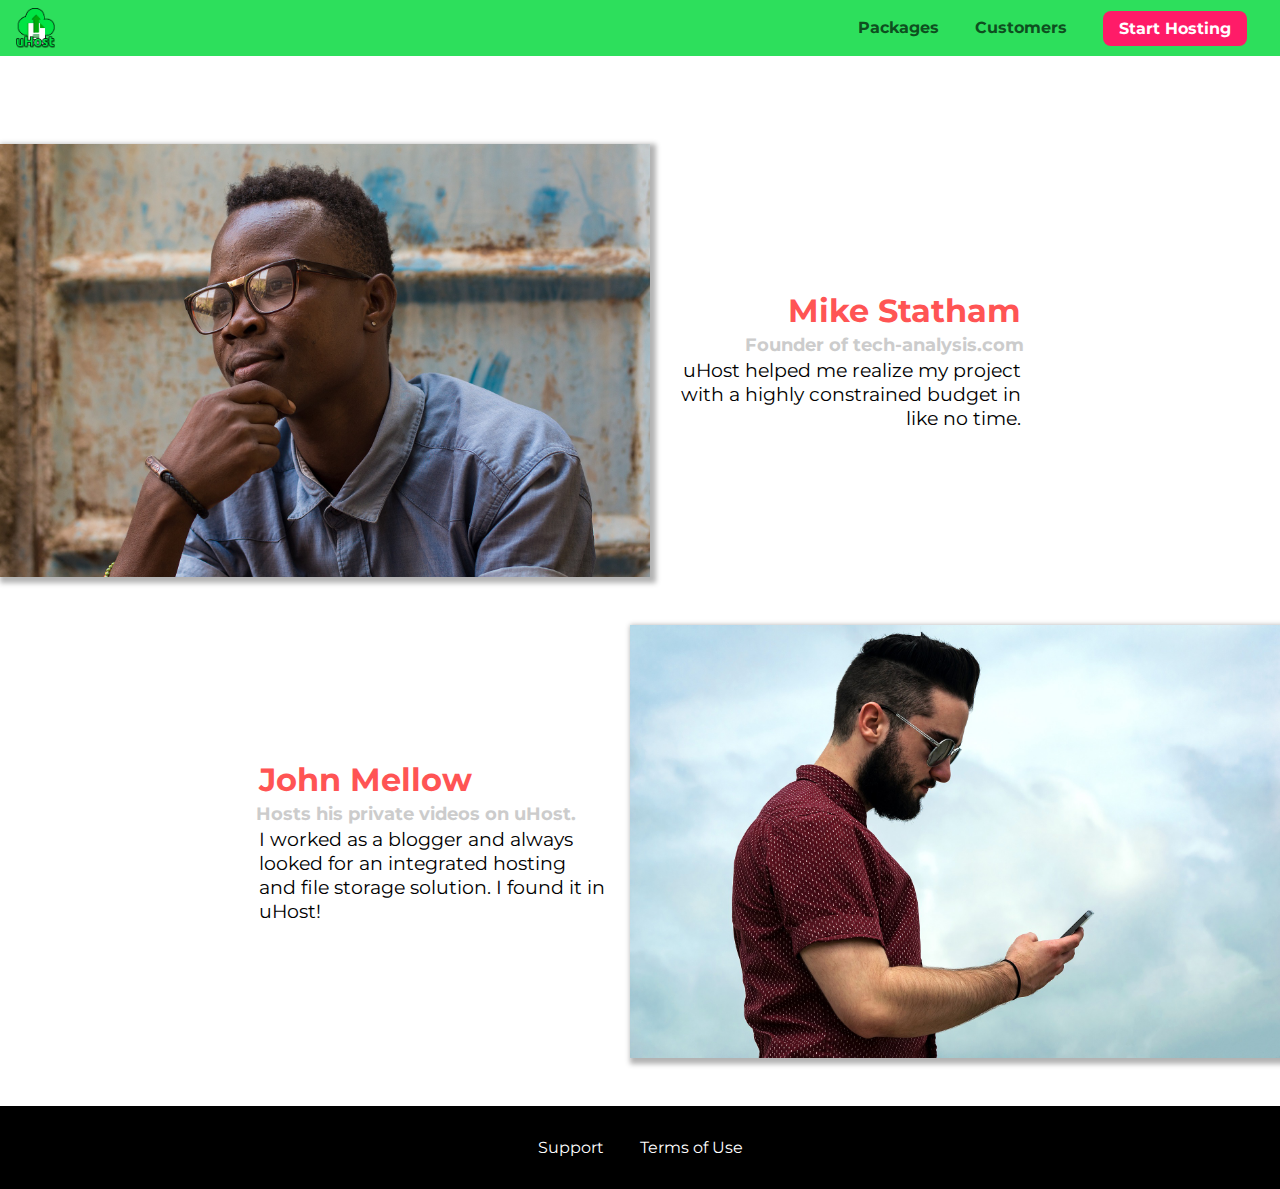
==== customers/index.html @ f22d99e9 "save" ====
<!DOCTYPE html>
<html lang="en">
  <head>
    <meta charset="UTF-8" />
    <meta name="viewport" content="width=device-width, initial-scale=1.0" />
    <meta http-equiv="X-UA-Compatible" content="ie=edge" />
    <title>uHost Customers</title>
    <link rel="shortcut icon" href="../favicon.png" />
    <link
      href="https://fonts.googleapis.com/css?family=Anton|Montserrat:400,700"
      rel="stylesheet"
    />
    <link rel="stylesheet" href="../shared.css" />
    <link rel="stylesheet" href="customers.css" />
    <script src="../shared.js" defer></script>
  </head>

  <body>
    <div class="backdrop"></div>
    <header class="main-header">
      <div>
        <button class="toggle-button">
          <span class="toggle-button__bar"></span>
          <span class="toggle-button__bar"></span>
          <span class="toggle-button__bar"></span>
        </button>
        <a href="../index.html" class="main-header__brand">
          <img
            src="../images/uhost-icon.png"
            alt="uHost - Your favorite hosting company"
          />
        </a>
      </div>
      <nav class="main-nav">
        <ul class="main-nav__items">
          <li class="main-nav__item">
            <a href="../packages/index.html">Packages</a>
          </li>
          <li class="main-nav__item">
            <a href="index.html">Customers</a>
          </li>
          <li class="main-nav__item main-nav__item--cta">
            <a href="../start-hosting/index.html">Start Hosting</a>
          </li>
        </ul>
      </nav>
    </header>
    <nav class="mobile-nav">
      <ul class="mobile-nav__items">
        <li class="mobile-nav__item">
          <a href="../packages/index.html">Packages</a>
        </li>
        <li class="mobile-nav__item">
          <a href="index.html">Customers</a>
        </li>
        <li class="mobile-nav__item mobile-nav__item--cta">
          <a href="start-hosting/index.html">Start Hosting</a>
        </li>
      </ul>
    </nav>
    <main>
      <div>
        <div class="testimonial" id="customer-1">
          <div class="testimonial__image-container">
            <img
              src="../images/customer-1.jpg"
              alt="Mike Statham - Customer"
              class="testimonial__image"
            />
          </div>
          <div class="testimonial__info">
            <h1 class="testimonial__name">Mike Statham</h1>
            <h2 class="testimonial__subtitle">
              Founder of
              <a href="tech-analysis.com">tech-analysis.com</a>
            </h2>
            <p class="testimonial__text">
              uHost helped me realize my project with a highly constrained
              budget in like no time.
            </p>
          </div>
        </div>
        <div class="testimonial" id="customer-2">
          <div class="testimonial__info">
            <h1 class="testimonial__name">John Mellow</h1>
            <h2 class="testimonial__subtitle">
              Hosts his private videos on uHost.
            </h2>
            <p class="testimonial__text">
              I worked as a blogger and always looked for an integrated hosting
              and file storage solution. I found it in uHost!
            </p>
          </div>
          <div class="testimonial__image-container">
            <img
              src="../images/customer-2.jpg"
              alt="John Mellow - Customer"
              class="testimonial__image"
            />
          </div>
        </div>
      </div>
    </main>
    <footer class="main-footer">
      <nav>
        <ul class="main-footer__links">
          <li class="main-footer__link">
            <a href="#">Support</a>
          </li>
          <li class="main-footer__link">
            <a href="#">Terms of Use</a>
          </li>
        </ul>
      </nav>
    </footer>
  </body>
</html>
---- shared.css ----
* {
  box-sizing: border-box;
}

body {
  font-family: "Montserrat", sans-serif;
  margin: 0;
}

main {
  min-height: calc(100% - 3.5rem - 8rem);
  margin-top: 3.5rem;
}
.backdrop {
  position: fixed;
  display: none;
  top: 0;
  left: 0;
  z-index: 100;
  width: 100vw;
  height: 100vh;
  background: rgba(0, 0, 0, 0.5);
}

.main-header {
  width: 100%;
  position: fixed;
  top: 0;
  left: 0;
  background: #2ddf5c;
  padding: 0.5rem 1rem;
  z-index: 1;
}

.main-header > div {
  display: inline-block;
  vertical-align: middle;
}

.toggle-button {
  width: 3rem;
  background: transparent;
  border: none;
  cursor: pointer;
  padding-top: 0;
  padding-bottom: 0;
  vertical-align: middle;
}

.toggle-button:focus {
  outline: none;
}

.toggle-button__bar {
  width: 100%;
  height: 0.2rem;
  background: black;
  display: block;
  margin: 0.6rem 0;
}

.main-header__brand {
  color: #0e4f1f;
  text-decoration: none;
  font-weight: bold;
  height: 2.5rem;
  /* width: 20px; */
  display: inline-block;
  vertical-align: middle;
}

.main-header__brand img {
  height: 100%;
  /* width: 100%; */
}

.main-nav {
  display: none;
}

.main-nav__items {
  margin: 0;
  padding: 0;
  list-style: none;
}

.main-nav__item {
  display: inline-block;
  margin: 0 1rem;
}

.main-nav__item a,
.mobile-nav__item a {
  text-decoration: none;
  color: #0e4f1f;
  font-weight: bold;
  padding: 0.2rem 0;
}

.main-nav__item a:hover,
.main-nav__item a:active {
  color: white;
  border-bottom: 5px solid white;
}

.main-nav__item--cta a,
.mobile-nav__item--cta a {
  color: white;
  background: #ff1b68;
  padding: 0.5rem 1rem;
  border-radius: 8px;
}

.main-nav__item--cta a:hover,
.main-nav__item--cta a:active,
.mobile-nav__item--cta a:hover,
.mobile-nav__item--cta a:active {
  color: #ff1b68;
  background: white;
  border: none;
}

@media (min-width: 40.6rem) {
  .toggle-button {
    display: none;
  }

  .main-nav {
    display: inline-block;
    text-align: right;
    width: calc(100% - 44px);
    vertical-align: middle;
  }
}

.main-footer {
  background: black;
  padding: 2rem;
  margin-top: 3rem;
}

.main-footer__links {
  list-style: none;
  margin: 0;
  padding: 0;
  text-align: center;
}

.main-footer__link {
  display: block;
  margin: 1rem 0;
}

.main-footer__link a {
  color: white;
  text-decoration: none;
}

.main-footer__link a:hover,
.main-footer__link a:active {
  color: #ccc;
}

.mobile-nav {
  display: none;
  position: fixed;
  z-index: 101;
  top: 0;
  left: 0;
  background: white;
  width: 80%;
  height: 100vh;
}

.mobile-nav__items {
  width: 90%;
  height: 100%;
  list-style: none;
  margin: 10% auto;
  padding: 0;
  text-align: center;
}

.mobile-nav__item {
  margin: 1rem 0;
}

.mobile-nav__item a {
  font-size: 1.5rem;
}

.button {
  background: #0e4f1f;
  color: white;
  font: inherit;
  border: 1.5px solid #0e4f1f;
  padding: 0.5rem;
  border-radius: 8px;
  font-weight: bold;
  cursor: pointer;
}

.button:hover,
.button:active {
  background: white;
  color: #0e4f1f;
}

.button:focus {
  outline: none;
}

.open {
    display: block !important;
}

@media (min-width: 40.6rem) {
  .main-footer__link {
    display: inline-block;
    margin: 0 1rem;
  }
}
---- customers/customers.css ----
main {
  padding-top: 2.5rem;
}

.testimonial {
  font-size: 1.2rem;
}

/* .testimonial__list {
    width: 80%;
    margin: auto;
  } */

/* .testimonial:first-of-type {
  margin-top: 6rem;
} */

.testimonial__image-container {
  width: 100%;
  max-width: 40.6rem;
  box-shadow: 3px 3px 5px 3px rgba(0, 0, 0, 0.3);
}

.testimonial__image {
  width: 100%;
  vertical-align: top;
}

.testimonial__info {
  text-align: right;
  padding: 0.9rem;
}

#customer-2.testimonial {
  text-align: right;
}

#customer-2 .testimonial__info {
  /* width: 100%; */
  text-align: left;
}

.testimonial__name {
  margin: 0.2rem;
  color: #ff5454;
  font-size: 2rem;
}

.testimonial__subtitle {
  margin: 0;
  font-size: 1.1rem;
  color: #ccc;
}

.testimonial__subtitle a {
  color: inherit;
  text-decoration: none;
}

.testimonial__subtitle a:hover,
.testimonial__subtitle a:active {
  color: #7a7a7a;
}

.testimonial__text {
  margin: 0.2rem;
}

@media (min-width: 40.6rem) {
  .testimonial {
    margin: 3rem auto;
    max-width: 95rem;
  }

  .testimonial__image-container {
    display: inline-block;
    vertical-align: middle;
    width: 66%;
  }

  .testimonial__info {
    display: inline-block;
    vertical-align: middle;
    width: 30%;
  }
}
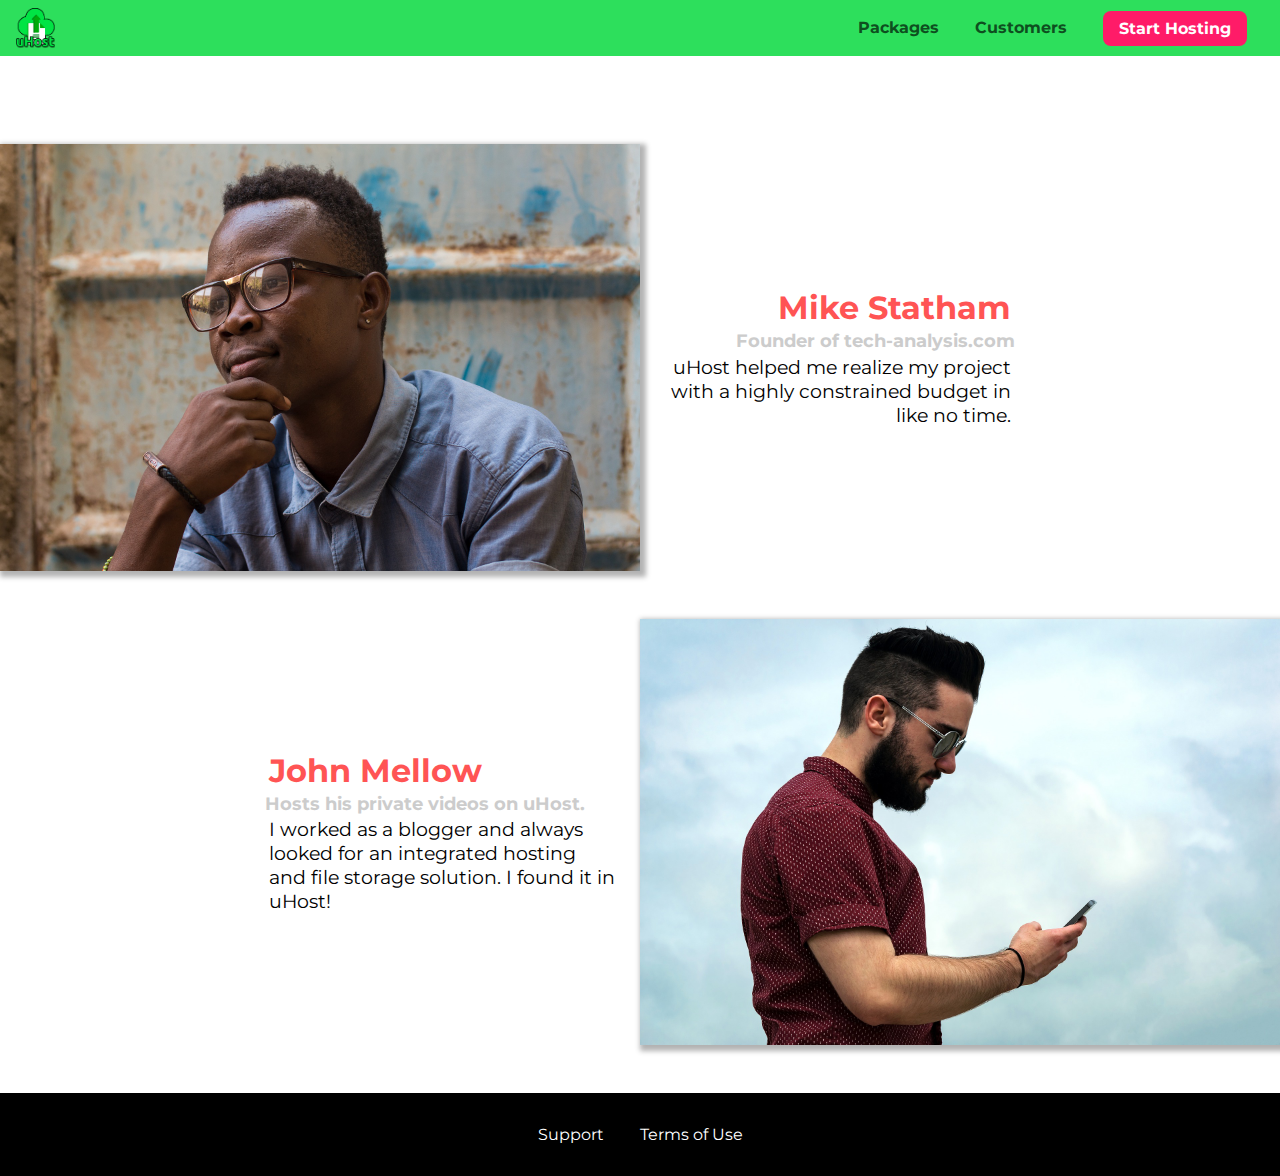
==== commit 178867c3: "add start hosting" ====
--- a/customers/index.html
+++ b/customers/index.html
@@ -1,117 +1,100 @@
 <!DOCTYPE html>
 <html lang="en">
-  <head>
-    <meta charset="UTF-8" />
-    <meta name="viewport" content="width=device-width, initial-scale=1.0" />
-    <meta http-equiv="X-UA-Compatible" content="ie=edge" />
+
+<head>
+    <meta charset="UTF-8">
+    <meta name="viewport" content="width=device-width, initial-scale=1.0">
+    <meta http-equiv="X-UA-Compatible" content="ie=edge">
     <title>uHost Customers</title>
-    <link rel="shortcut icon" href="../favicon.png" />
-    <link
-      href="https://fonts.googleapis.com/css?family=Anton|Montserrat:400,700"
-      rel="stylesheet"
-    />
-    <link rel="stylesheet" href="../shared.css" />
-    <link rel="stylesheet" href="customers.css" />
-    <script src="../shared.js" defer></script>
-  </head>
+    <link rel="shortcut icon" href="../favicon.png">
+    <link href="https://fonts.googleapis.com/css?family=Anton|Montserrat:400,700" rel="stylesheet">
+    <link rel="stylesheet" href="../shared.css">
+    <link rel="stylesheet" href="customers.css">
+</head>
 
-  <body>
+<body>
     <div class="backdrop"></div>
     <header class="main-header">
-      <div>
-        <button class="toggle-button">
-          <span class="toggle-button__bar"></span>
-          <span class="toggle-button__bar"></span>
-          <span class="toggle-button__bar"></span>
-        </button>
-        <a href="../index.html" class="main-header__brand">
-          <img
-            src="../images/uhost-icon.png"
-            alt="uHost - Your favorite hosting company"
-          />
-        </a>
-      </div>
-      <nav class="main-nav">
-        <ul class="main-nav__items">
-          <li class="main-nav__item">
-            <a href="../packages/index.html">Packages</a>
-          </li>
-          <li class="main-nav__item">
-            <a href="index.html">Customers</a>
-          </li>
-          <li class="main-nav__item main-nav__item--cta">
-            <a href="../start-hosting/index.html">Start Hosting</a>
-          </li>
-        </ul>
-      </nav>
+        <div>
+            <button class="toggle-button">
+                <span class="toggle-button__bar"></span>
+                <span class="toggle-button__bar"></span>
+                <span class="toggle-button__bar"></span>
+            </button>
+            <a href="../index.html" class="main-header__brand">
+                <img src="../images/uhost-icon.png" alt="uHost - Your favorite hosting company">
+            </a>
+        </div>
+        <nav class="main-nav">
+            <ul class="main-nav__items">
+                <li class="main-nav__item">
+                    <a href="../packages/index.html">Packages</a>
+                </li>
+                <li class="main-nav__item">
+                    <a href="index.html">Customers</a>
+                </li>
+                <li class="main-nav__item main-nav__item--cta">
+                    <a href="start-hosting/index.html">Start Hosting</a>
+                </li>
+            </ul>
+        </nav>
     </header>
     <nav class="mobile-nav">
-      <ul class="mobile-nav__items">
-        <li class="mobile-nav__item">
-          <a href="../packages/index.html">Packages</a>
-        </li>
-        <li class="mobile-nav__item">
-          <a href="index.html">Customers</a>
-        </li>
-        <li class="mobile-nav__item mobile-nav__item--cta">
-          <a href="start-hosting/index.html">Start Hosting</a>
-        </li>
-      </ul>
+        <ul class="mobile-nav__items">
+            <li class="mobile-nav__item">
+                <a href="../packages/index.html">Packages</a>
+            </li>
+            <li class="mobile-nav__item">
+                <a href="index.html">Customers</a>
+            </li>
+            <li class="mobile-nav__item mobile-nav__item--cta">
+                <a href="../start-hosting/index.html">Start Hosting</a>
+            </li>
+        </ul>
     </nav>
     <main>
-      <div>
-        <div class="testimonial" id="customer-1">
-          <div class="testimonial__image-container">
-            <img
-              src="../images/customer-1.jpg"
-              alt="Mike Statham - Customer"
-              class="testimonial__image"
-            />
-          </div>
-          <div class="testimonial__info">
-            <h1 class="testimonial__name">Mike Statham</h1>
-            <h2 class="testimonial__subtitle">
-              Founder of
-              <a href="tech-analysis.com">tech-analysis.com</a>
-            </h2>
-            <p class="testimonial__text">
-              uHost helped me realize my project with a highly constrained
-              budget in like no time.
-            </p>
-          </div>
+        <div>
+            <div class="testimonial" id="customer-1">
+                <div class="testimonial__image-container">
+                    <img src="../images/customer-1.jpg" alt="Mike Statham - Customer" class="testimonial__image">
+                </div>
+                <div class="testimonial__info">
+                    <h1 class="testimonial__name">Mike Statham</h1>
+                    <h2 class="testimonial__subtitle">Founder of
+                        <a href="tech-analysis.com">tech-analysis.com</a>
+                    </h2>
+                    <p class="testimonial__text">uHost helped me realize my project with a highly constrained budget in like no time.</p>
+                </div>
+            </div>
+            <div class="testimonial" id="customer-2">
+
+                <div class="testimonial__info">
+                    <h1 class="testimonial__name">John Mellow</h1>
+                    <h2 class="testimonial__subtitle">Hosts his private videos on uHost.
+                    </h2>
+                    <p class="testimonial__text">I worked as a blogger and always looked for an integrated hosting and file storage solution. I found
+                        it in uHost!
+                    </p>
+                </div>
+                <div class="testimonial__image-container">
+                    <img src="../images/customer-2.jpg" alt="John Mellow - Customer" class="testimonial__image">
+                </div>
+            </div>
         </div>
-        <div class="testimonial" id="customer-2">
-          <div class="testimonial__info">
-            <h1 class="testimonial__name">John Mellow</h1>
-            <h2 class="testimonial__subtitle">
-              Hosts his private videos on uHost.
-            </h2>
-            <p class="testimonial__text">
-              I worked as a blogger and always looked for an integrated hosting
-              and file storage solution. I found it in uHost!
-            </p>
-          </div>
-          <div class="testimonial__image-container">
-            <img
-              src="../images/customer-2.jpg"
-              alt="John Mellow - Customer"
-              class="testimonial__image"
-            />
-          </div>
-        </div>
-      </div>
     </main>
     <footer class="main-footer">
-      <nav>
-        <ul class="main-footer__links">
-          <li class="main-footer__link">
-            <a href="#">Support</a>
-          </li>
-          <li class="main-footer__link">
-            <a href="#">Terms of Use</a>
-          </li>
-        </ul>
-      </nav>
+        <nav>
+            <ul class="main-footer__links">
+                <li class="main-footer__link">
+                    <a href="#">Support</a>
+                </li>
+                <li class="main-footer__link">
+                    <a href="#">Terms of Use</a>
+                </li>
+            </ul>
+        </nav>
     </footer>
-  </body>
-</html>
+    <script src="../shared.js"></script>
+</body>
+
+</html>--- a/shared.css
+++ b/shared.css
@@ -8,9 +8,10 @@
 }
 
 main {
-  min-height: calc(100% - 3.5rem - 8rem);
+  min-height: calc(100vh - 3.5rem - 8rem);
   margin-top: 3.5rem;
 }
+
 .backdrop {
   position: fixed;
   display: none;
@@ -120,7 +121,7 @@
   border: none;
 }
 
-@media (min-width: 40.6rem) {
+@media (min-width: 40rem) {
   .toggle-button {
     display: none;
   }
@@ -214,7 +215,7 @@
     display: block !important;
 }
 
-@media (min-width: 40.6rem) {
+@media (min-width: 40rem) {
   .main-footer__link {
     display: inline-block;
     margin: 0 1rem;
--- a/customers/customers.css
+++ b/customers/customers.css
@@ -3,84 +3,82 @@
 }
 
 .testimonial {
-  font-size: 1.2rem;
-}
-
-/* .testimonial__list {
+    font-size: 1.2rem;
+  }
+  
+  /*.testimonial__list {
     width: 80%;
     margin: auto;
-  } */
+  }*/
 
-/* .testimonial:first-of-type {
-  margin-top: 6rem;
-} */
-
-.testimonial__image-container {
-  width: 100%;
-  max-width: 40.6rem;
-  box-shadow: 3px 3px 5px 3px rgba(0, 0, 0, 0.3);
-}
-
-.testimonial__image {
-  width: 100%;
-  vertical-align: top;
-}
-
-.testimonial__info {
-  text-align: right;
-  padding: 0.9rem;
-}
-
-#customer-2.testimonial {
-  text-align: right;
-}
-
-#customer-2 .testimonial__info {
-  /* width: 100%; */
-  text-align: left;
-}
-
-.testimonial__name {
-  margin: 0.2rem;
-  color: #ff5454;
-  font-size: 2rem;
-}
-
-.testimonial__subtitle {
-  margin: 0;
-  font-size: 1.1rem;
-  color: #ccc;
-}
-
-.testimonial__subtitle a {
-  color: inherit;
-  text-decoration: none;
-}
-
-.testimonial__subtitle a:hover,
-.testimonial__subtitle a:active {
-  color: #7a7a7a;
-}
-
-.testimonial__text {
-  margin: 0.2rem;
-}
-
-@media (min-width: 40.6rem) {
-  .testimonial {
-    margin: 3rem auto;
-    max-width: 95rem;
+  .testimonial__image-container {
+    width: 100%;
+    max-width: 40rem;
+    box-shadow: 3px 3px 5px 3px rgba(0,0,0,0.3);
   }
 
-  .testimonial__image-container {
-    display: inline-block;
-    vertical-align: middle;
-    width: 66%;
+  .testimonial__image {
+    width: 100%;
+    vertical-align: top;
+  }
+  
+  .testimonial__info {
+    text-align: right;
+    padding: 0.9rem;
+  }
+  
+  #customer-2.testimonial {
+    text-align: right;
+  }
+  
+  #customer-2 .testimonial__info {
+    text-align: left;
+  }
+  
+  .testimonial__name {
+    margin: 0.2rem;
+    color: #ff5454;
+    font-size: 2rem;
+  }
+  
+  .testimonial__subtitle {
+    margin: 0;
+    font-size: 1.1rem;
+    color: #ccc;
+  }
+  
+  .testimonial__subtitle a {
+    color: inherit;
+    text-decoration: none;
+  }
+  
+  .testimonial__subtitle a:hover,
+  .testimonial__subtitle a:active {
+    color: #7a7a7a;
   }
 
-  .testimonial__info {
-    display: inline-block;
-    vertical-align: middle;
-    width: 30%;
+  .testimonial__text {
+    margin: 0.2rem;
   }
-}
+
+  @media (min-width: 40rem) {
+    .testimonial {
+      margin: 3rem auto;
+      max-width: 1500px;
+    }
+
+    .testimonial__image-container {
+      display: inline-block;
+      vertical-align: middle;
+      width: 66%;
+    }
+
+    .testimonial__info {
+      display: inline-block;
+      vertical-align: middle;
+      width: 30%;
+    }
+    
+  }
+  
+  